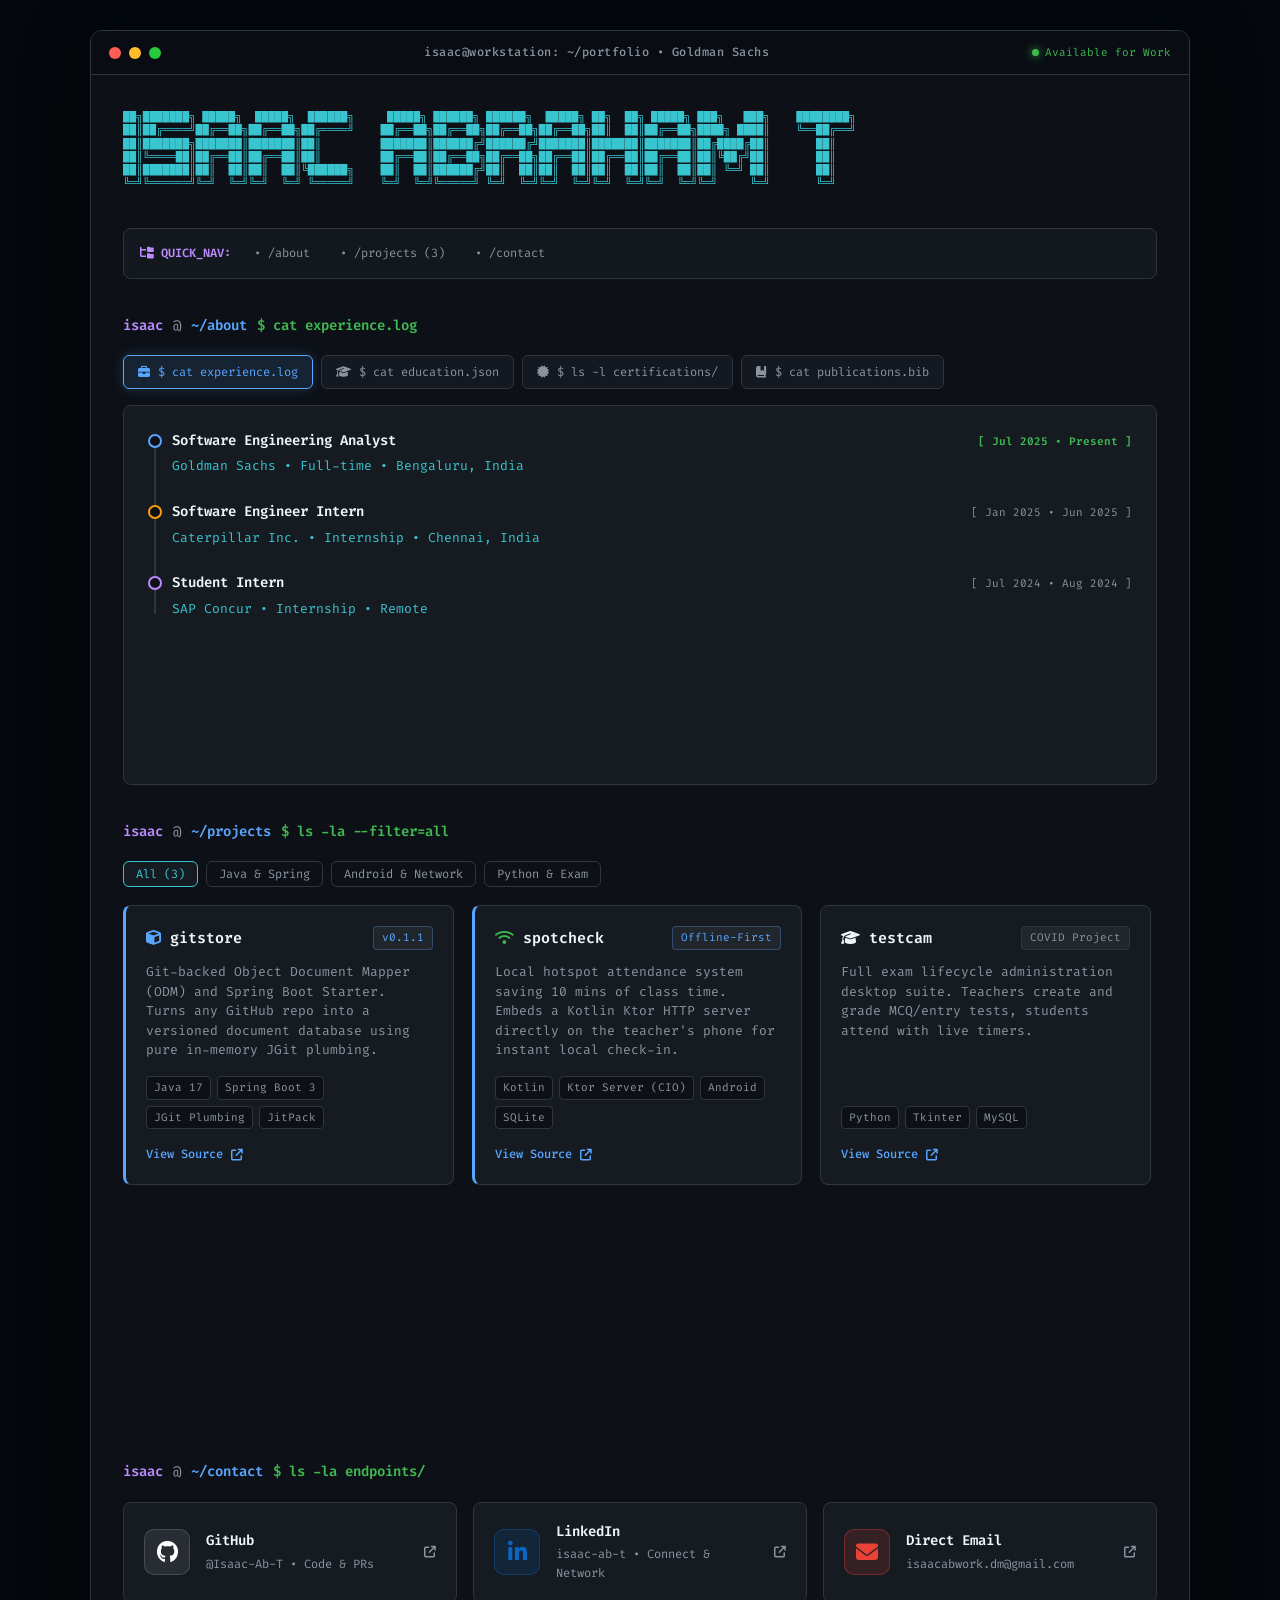
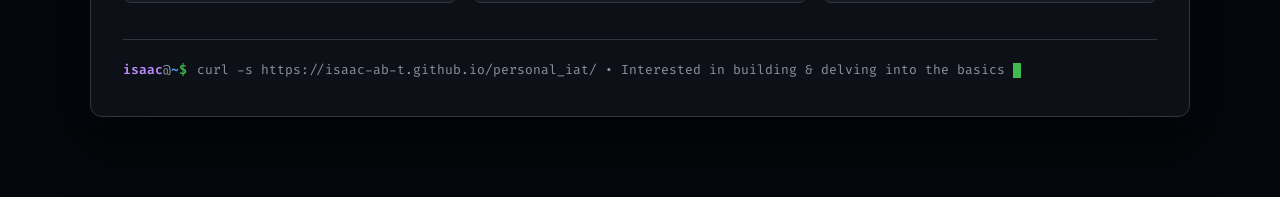
==== terminal_scalable_preview.html @ 20479905 "Redesign portfolio into scalable terminal hacker interface" ====
<!DOCTYPE html>
<html lang="en">
<head>
  <meta charset="UTF-8">
  <meta name="viewport" content="width=device-width, initial-scale=1.0">
  <title>Isaac Abraham T &bull; Terminal Portfolio</title>
  <link rel="preconnect" href="https://fonts.googleapis.com">
  <link rel="preconnect" href="https://fonts.gstatic.com" crossorigin>
  <link href="https://fonts.googleapis.com/css2?family=Fira+Code:wght@300;400;500;600;700&display=swap" rel="stylesheet">
  <link rel="stylesheet" href="https://cdnjs.cloudflare.com/ajax/libs/font-awesome/6.4.0/css/all.min.css">
  <style>
    :root {
      --bg-dark: #0d1117;
      --card-bg: #161b22;
      --border-color: #30363d;
      --border-hover: #58a6ff;
      --text-main: #c9d1d9;
      --text-muted: #8b949e;
      --accent-cyan: #39c5cf;
      --accent-green: #3fb950;
      --accent-blue: #58a6ff;
      --accent-purple: #bc8cff;
      --accent-orange: #d29922;
      --accent-red: #ff7b72;
    }

    html {
      scroll-behavior: smooth;
    }

    /* Terminal Focus styling for Tab keyboard navigation */
    :focus-visible {
      outline: 2px solid var(--accent-blue);
      outline-offset: 3px;
      border-radius: 4px;
      box-shadow: 0 0 10px rgba(88, 166, 255, 0.4);
    }

    * {
      box-sizing: border-box;
      margin: 0;
      padding: 0;
    }

    body {
      background-color: #04070b;
      color: var(--text-main);
      font-family: 'Fira Code', monospace;
      line-height: 1.6;
      padding: 30px 16px 80px 16px;
      font-size: 14px;
    }

    /* Terminal Shell Window */
    .terminal-window {
      max-width: 1100px;
      margin: 0 auto;
      background: var(--bg-dark);
      border: 1px solid var(--border-color);
      border-radius: 12px;
      box-shadow: 0 20px 60px rgba(0, 0, 0, 0.7), 0 0 40px rgba(56, 189, 248, 0.05);
      overflow: hidden;
    }

    /* Top Window Bar */
    .terminal-titlebar {
      background: #090d13;
      border-bottom: 1px solid var(--border-color);
      padding: 12px 18px;
      display: flex;
      align-items: center;
      justify-content: space-between;
      position: sticky;
      top: 0;
      z-index: 50;
      gap: 12px;
      flex-wrap: wrap;
    }

    .window-controls {
      display: flex;
      gap: 8px;
      flex-shrink: 0;
    }
    .window-dot {
      width: 12px;
      height: 12px;
      border-radius: 50%;
      display: inline-block;
    }
    .dot-close { background: #ff5f56; }
    .dot-min { background: #ffbd2e; }
    .dot-max { background: #27c93f; }

    .terminal-title {
      font-size: 12px;
      color: var(--text-muted);
      font-weight: 500;
      letter-spacing: 0.5px;
    }

    .status-badge {
      font-size: 11px;
      color: var(--accent-green);
      display: flex;
      align-items: center;
      gap: 6px;
    }
    .status-badge::before {
      content: '';
      width: 7px;
      height: 7px;
      border-radius: 50%;
      background: var(--accent-green);
      box-shadow: 0 0 8px var(--accent-green);
    }

    /* Terminal Body */
    .terminal-body {
      padding: 36px 32px;
    }

    /* Sticky Quick Nav */
    .terminal-nav {
      background: rgba(22, 27, 34, 0.7);
      border: 1px solid var(--border-color);
      border-radius: 8px;
      padding: 10px 16px;
      margin-bottom: 36px;
      display: flex;
      flex-wrap: wrap;
      align-items: center;
      gap: 12px;
    }
    .nav-label {
      color: var(--accent-purple);
      font-weight: 600;
      font-size: 12px;
    }
    .nav-links {
      display: flex;
      flex-wrap: wrap;
      gap: 8px;
    }
    .nav-btn {
      color: var(--text-muted);
      text-decoration: none;
      font-size: 12px;
      padding: 4px 10px;
      border-radius: 6px;
      border: 1px solid transparent;
      transition: all 0.2s;
    }
    .nav-btn:hover {
      color: var(--accent-blue);
      background: rgba(88, 166, 255, 0.1);
      border-color: rgba(88, 166, 255, 0.3);
    }

    /* Section Prompts */
    .cli-prompt {
      margin-top: 36px;
      margin-bottom: 18px;
      display: flex;
      align-items: center;
      gap: 10px;
      font-size: 14px;
      scroll-margin-top: 70px;
    }
    .cli-user { color: var(--accent-purple); font-weight: 600; }
    .cli-at { color: var(--text-muted); }
    .cli-path { color: var(--accent-blue); font-weight: 600; }
    .cli-cmd { color: var(--accent-green); font-weight: 600; }

    /* ASCII Banner */
    .ascii-banner {
      color: var(--accent-cyan);
      font-size: 11px;
      line-height: 1.2;
      margin-bottom: 24px;
      overflow-x: auto;
      white-space: pre;
      letter-spacing: 0px;
      font-weight: 600;
    }

    /* =========================================================
       FIXED HEIGHT CONTAINER FOR ABOUT ME
       (Eliminates jumpiness / layout shifting)
       ========================================================= */
    .about-subtabs-toolbar {
      display: flex;
      gap: 8px;
      margin-bottom: 16px;
      flex-wrap: wrap;
    }
    .tab-command-btn {
      background: rgba(22, 27, 34, 0.8);
      border: 1px solid var(--border-color);
      color: var(--text-muted);
      font-family: 'Fira Code', monospace;
      font-size: 12px;
      padding: 8px 14px;
      border-radius: 6px;
      cursor: pointer;
      display: flex;
      align-items: center;
      gap: 8px;
      transition: all 0.2s;
    }
    .tab-command-btn:hover {
      border-color: var(--border-hover);
      color: var(--text-main);
    }
    .tab-command-btn.active {
      background: rgba(88, 166, 255, 0.12);
      border-color: var(--accent-blue);
      color: var(--accent-blue);
      box-shadow: 0 0 12px rgba(88, 166, 255, 0.2);
    }

    /* Fixed Height viewport with smooth scrolling */
    .about-fixed-box {
      background: var(--card-bg);
      border: 1px solid var(--border-color);
      border-radius: 8px;
      padding: 24px;
      height: 380px; /* FIXED HEIGHT: Nothing below shifts up or down */
      overflow-y: auto;
      scrollbar-width: thin;
      scrollbar-color: var(--border-color) transparent;
    }
    .about-fixed-box::-webkit-scrollbar {
      width: 6px;
    }
    .about-fixed-box::-webkit-scrollbar-thumb {
      background-color: var(--border-color);
      border-radius: 4px;
    }

    .tab-content-panel {
      display: none;
      animation: terminalFade 0.2s ease;
    }
    .tab-content-panel.active {
      display: block;
    }
    @keyframes terminalFade {
      from { opacity: 0; transform: translateY(3px); }
      to { opacity: 1; transform: translateY(0); }
    }

    /* Timeline Tree */
    .timeline {
      position: relative;
      padding-left: 24px;
    }
    .timeline::before {
      content: '';
      position: absolute;
      left: 6px;
      top: 6px;
      bottom: 6px;
      width: 2px;
      background: var(--border-color);
    }
    .timeline-item {
      position: relative;
      margin-bottom: 24px;
    }
    .timeline-item:last-child {
      margin-bottom: 0;
    }
    .timeline-dot {
      position: absolute;
      left: -24px;
      top: 4px;
      width: 14px;
      height: 14px;
      border-radius: 50%;
      background: var(--bg-dark);
      border: 2px solid var(--accent-blue);
    }
    .timeline-header {
      display: flex;
      justify-content: space-between;
      align-items: baseline;
      flex-wrap: wrap;
      margin-bottom: 4px;
    }
    .timeline-role {
      font-size: 14px;
      font-weight: 600;
      color: #f0f6fc;
    }
    .timeline-org {
      color: var(--accent-cyan);
      font-size: 13px;
    }
    .timeline-date {
      color: var(--text-muted);
      font-size: 11px;
    }
    .timeline-desc {
      color: var(--text-muted);
      font-size: 13px;
      margin-top: 6px;
      line-height: 1.55;
    }

    /* Terminal Tables */
    .term-table {
      width: 100%;
      border-collapse: collapse;
      font-size: 13px;
    }
    .term-table th {
      text-align: left;
      padding: 8px 12px;
      color: var(--accent-purple);
      border-bottom: 1px solid var(--border-color);
      font-weight: 600;
      font-size: 12px;
      position: sticky;
      top: -24px;
      background: var(--card-bg);
      z-index: 10;
    }
    .term-table td {
      padding: 10px 12px;
      border-bottom: 1px solid rgba(48, 54, 61, 0.4);
      color: var(--text-main);
    }
    .term-table tr:hover td {
      background: rgba(255, 255, 255, 0.02);
    }

    /* =========================================================
       FIXED HEIGHT CONTAINER FOR PROJECTS
       (Fixed scrollable window: clean & non-shifting)
       ========================================================= */
    .projects-fixed-box {
      height: 520px; /* FIXED HEIGHT */
      overflow-y: auto;
      padding-right: 6px;
      scrollbar-width: thin;
      scrollbar-color: var(--border-color) transparent;
    }
    .projects-fixed-box::-webkit-scrollbar {
      width: 6px;
    }
    .projects-fixed-box::-webkit-scrollbar-thumb {
      background-color: var(--border-color);
      border-radius: 4px;
    }

    .cards-grid {
      display: grid;
      grid-template-columns: repeat(auto-fill, minmax(320px, 1fr));
      gap: 18px;
    }
    .term-card {
      background: var(--card-bg);
      border: 1px solid var(--border-color);
      border-radius: 8px;
      padding: 20px;
      transition: all 0.2s ease-in-out;
      display: flex;
      flex-direction: column;
      justify-content: space-between;
    }
    .term-card:hover {
      border-color: var(--border-hover);
      transform: translateY(-2px);
      box-shadow: 0 8px 24px rgba(0, 0, 0, 0.5), 0 0 15px rgba(88, 166, 255, 0.1);
    }
    .featured-card { border-left: 3px solid var(--accent-blue); }

    .card-meta-top {
      display: flex;
      justify-content: space-between;
      align-items: flex-start;
      margin-bottom: 12px;
    }
    .card-title {
      color: #f0f6fc;
      font-size: 15px;
      font-weight: 600;
    }
    .card-badge {
      font-size: 11px;
      padding: 2px 8px;
      border-radius: 4px;
      background: rgba(255, 255, 255, 0.05);
      border: 1px solid var(--border-color);
      color: var(--text-muted);
    }
    .badge-primary { color: var(--accent-blue); border-color: rgba(88, 166, 255, 0.3); }

    .card-desc {
      color: var(--text-muted);
      font-size: 13px;
      line-height: 1.5;
      margin-bottom: 16px;
    }

    .card-tags {
      display: flex;
      flex-wrap: wrap;
      gap: 6px;
      margin-bottom: 16px;
    }
    .tag {
      font-size: 11px;
      color: var(--text-muted);
      background: #0d1117;
      padding: 2px 7px;
      border-radius: 4px;
      border: 1px solid var(--border-color);
    }

    .card-action {
      display: flex;
      align-items: center;
      gap: 8px;
      color: var(--accent-blue);
      text-decoration: none;
      font-size: 12px;
      font-weight: 500;
      transition: gap 0.2s;
    }
    .card-action:hover {
      color: #79c0ff;
      gap: 12px;
    }

    /* Filter Toolbar */
    .filter-toolbar {
      display: flex;
      gap: 8px;
      margin-bottom: 18px;
      flex-wrap: wrap;
    }
    .filter-pill {
      background: transparent;
      border: 1px solid var(--border-color);
      color: var(--text-muted);
      font-family: 'Fira Code', monospace;
      font-size: 12px;
      padding: 4px 12px;
      border-radius: 6px;
      cursor: pointer;
      transition: all 0.2s;
    }
    .filter-pill.active, .filter-pill:hover {
      background: var(--card-bg);
      color: var(--accent-cyan);
      border-color: var(--accent-cyan);
    }

    /* =========================================================
       SECTION 3: CONTACT & SOCIAL HUB (NO FORM, DIRECT BADGES)
       ========================================================= */
    .contact-grid {
      display: grid;
      grid-template-columns: repeat(auto-fit, minmax(240px, 1fr));
      gap: 16px;
    }
    .contact-badge-card {
      background: var(--card-bg);
      border: 1px solid var(--border-color);
      border-radius: 8px;
      padding: 18px 20px;
      text-decoration: none;
      display: flex;
      align-items: center;
      gap: 16px;
      transition: all 0.25s ease;
    }
    .contact-badge-card:hover {
      border-color: var(--border-hover);
      transform: translateY(-3px);
      box-shadow: 0 8px 24px rgba(0, 0, 0, 0.4), 0 0 15px rgba(88, 166, 255, 0.15);
    }
    .contact-icon-wrapper {
      width: 46px;
      height: 46px;
      border-radius: 10px;
      display: flex;
      align-items: center;
      justify-content: center;
      font-size: 22px;
      flex-shrink: 0;
    }
    /* Specific Platform Brand Themes */
    .theme-github {
      background: rgba(255, 255, 255, 0.08);
      border: 1px solid rgba(255, 255, 255, 0.15);
      color: #fff;
    }
    .theme-linkedin {
      background: rgba(10, 102, 194, 0.15);
      border: 1px solid rgba(10, 102, 194, 0.35);
      color: #0a66c2;
    }
    .theme-email {
      background: rgba(234, 67, 53, 0.15);
      border: 1px solid rgba(234, 67, 53, 0.35);
      color: #ea4335;
    }

    .contact-info-title {
      font-size: 14px;
      font-weight: 600;
      color: #f0f6fc;
      margin-bottom: 2px;
    }
    .contact-info-sub {
      font-size: 12px;
      color: var(--text-muted);
    }

    /* Terminal Footer Prompt */
    .terminal-footer-line {
      margin-top: 36px;
      padding-top: 20px;
      border-top: 1px solid var(--border-color);
      display: flex;
      align-items: flex-start;
      gap: 10px;
      color: var(--text-muted);
      font-size: 13px;
    }
    .prompt-prefix {
      display: inline-flex;
      align-items: center;
      white-space: nowrap;
      flex-shrink: 0;
    }
    .prompt-text {
      flex: 1 1 auto;
      word-break: break-word;
      overflow-wrap: anywhere;
      line-height: 1.5;
    }
    .cursor-blink {
      display: inline-block;
      width: 8px;
      height: 15px;
      background: var(--accent-green);
      animation: blink 1s infinite;
      vertical-align: middle;
    }
    @keyframes blink { 0%, 50% { opacity: 1; } 51%, 100% { opacity: 0; } }

    /* Mobile Responsive Optimizations */
    @media (max-width: 768px) {
      body { 
        padding: 10px 8px 40px 8px; 
        font-size: 13px;
      }
      .terminal-window {
        border-radius: 8px;
      }
      .terminal-titlebar {
        padding: 10px 12px;
        gap: 8px;
      }
      .window-controls {
        gap: 6px;
      }
      .window-dot {
        width: 10px;
        height: 10px;
      }
      .terminal-title {
        font-size: 11px;
        white-space: normal;
        overflow-wrap: anywhere;
        word-break: break-word;
        flex: 1 1 auto;
      }
      .status-badge {
        font-size: 10px;
        margin-left: auto;
      }
      .terminal-body { 
        padding: 18px 12px; 
      }
      /* Hide bulky ASCII text on narrow phones */
      .ascii-banner { 
        display: none; 
      }
      /* Quick nav wraps smoothly on phone */
      .terminal-nav {
        padding: 8px 12px;
        margin-bottom: 24px;
      }
      .nav-links {
        gap: 6px;
      }
      .nav-btn {
        font-size: 11px;
        padding: 3px 8px;
      }
      /* Sub-tabs adapt nicely to tap */
      .about-subtabs-toolbar {
        display: grid;
        grid-template-columns: 1fr 1fr;
        gap: 6px;
      }
      .tab-command-btn {
        font-size: 11px;
        padding: 7px 10px;
        justify-content: center;
      }
      /* Responsive viewport heights for mobile */
      .about-fixed-box { 
        height: 380px; 
        padding: 16px;
      }
      .projects-fixed-box { 
        height: 520px; 
      }
      .cards-grid { 
        grid-template-columns: 1fr; 
      }
      .contact-grid { 
        grid-template-columns: 1fr; 
      }
      .term-table th, .term-table td {
        padding: 8px 6px;
        font-size: 11px;
      }
      .terminal-footer-line {
        flex-direction: row;
        align-items: flex-start;
        gap: 8px;
        font-size: 11px;
      }
      .prompt-prefix {
        white-space: nowrap;
        flex-shrink: 0;
      }
      .prompt-text {
        font-size: 11px;
        line-height: 1.5;
        word-break: break-word;
        overflow-wrap: anywhere;
      }
    }
  </style>
</head>
<body>

  <div class="terminal-window">
    <!-- Window Bar -->
    <div class="terminal-titlebar">
      <div class="window-controls">
        <span class="window-dot dot-close"></span>
        <span class="window-dot dot-min"></span>
        <span class="window-dot dot-max"></span>
      </div>
      <div class="terminal-title">isaac@workstation: ~/portfolio &bull; Goldman Sachs</div>
      <div class="status-badge">Available for Work</div>
    </div>

    <!-- Terminal Body -->
    <div class="terminal-body">

      <!-- ASCII Logo: ISAAC ABRAHAM T (Clean Block Style - 100% aligned) -->
      <pre class="ascii-banner">
██╗███████╗ █████╗  █████╗  ██████╗     █████╗ ██████╗ ██████╗  █████╗ ██╗  ██╗ █████╗ ███╗   ███╗    ████████╗
██║██╔════╝██╔══██╗██╔══██╗██╔════╝    ██╔══██╗██╔══██╗██╔══██╗██╔══██╗██║  ██║██╔══██╗████╗ ████║    ╚══██╔══╝
██║███████╗███████║███████║██║         ███████║██████╔╝██████╔╝███████║███████║███████║██╔████╔██║       ██║   
██║╚════██║██╔══██║██╔══██║██║         ██╔══██║██╔══██╗██╔══██╗██╔══██║██╔══██║██╔══██║██║╚██╔╝██║       ██║   
██║███████║██║  ██║██║  ██║╚██████╗    ██║  ██║██████╔╝██║  ██║██║  ██║██║  ██║██║  ██║██║ ╚═╝ ██║       ██║   
╚═╝╚══════╝╚═╝  ╚═╝╚═╝  ╚═╝ ╚═════╝    ╚═╝  ╚═╝╚═════╝ ╚═╝  ╚═╝╚═╝  ╚═╝╚═╝  ╚═╝╚═╝  ╚═╝╚═╝     ╚═╝       ╚═╝   
      </pre>

      <!-- Quick Directory Navigation -->
      <div class="terminal-nav">
        <span class="nav-label"><i class="fa-solid fa-folder-tree"></i> QUICK_NAV:</span>
        <div class="nav-links">
          <a href="#about" class="nav-btn">&bull; /about</a>
          <a href="#projects" class="nav-btn">&bull; /projects (3)</a>
          <a href="#contact" class="nav-btn">&bull; /contact</a>
        </div>
      </div>

      <!-- =========================================================
           SECTION 1: ABOUT ME (FIXED HEIGHT CONTAINER - NO SHIFTING)
           ========================================================= -->
      <div id="about">
        <div class="cli-prompt">
          <span class="cli-user">isaac</span><span class="cli-at">@</span><span class="cli-path">~/about</span><span class="cli-cmd" id="active-command-display">$ cat experience.log</span>
        </div>

        <!-- Sub-Tab Command Buttons -->
        <div class="about-subtabs-toolbar">
          <button class="tab-command-btn active" onclick="switchAboutTab('experience', '$ cat experience.log')">
            <i class="fa-solid fa-briefcase"></i> $ cat experience.log
          </button>
          <button class="tab-command-btn" onclick="switchAboutTab('education', '$ cat education.json')">
            <i class="fa-solid fa-graduation-cap"></i> $ cat education.json
          </button>
          <button class="tab-command-btn" onclick="switchAboutTab('certifications', '$ ls -l certifications/')">
            <i class="fa-solid fa-certificate"></i> $ ls -l certifications/
          </button>
          <button class="tab-command-btn" onclick="switchAboutTab('papers', '$ cat publications.bib')">
            <i class="fa-solid fa-book-bookmark"></i> $ cat publications.bib
          </button>
        </div>

        <!-- FIXED HEIGHT OUTPUT CONTAINER: Height never shrinks or expands -->
        <div class="about-fixed-box">

          <!-- 1. TAB: WORK HISTORY / EXPERIENCE -->
          <div id="panel-experience" class="tab-content-panel active">
            <div class="timeline">
              <!-- 1. Goldman Sachs -->
              <div class="timeline-item">
                <div class="timeline-dot" style="border-color: #58a6ff;"></div>
                <div class="timeline-header">
                  <span class="timeline-role">Software Engineering Analyst</span>
                  <span class="timeline-date" style="color: var(--accent-green); font-weight:600;">[ Jul 2025 &bull; Present ]</span>
                </div>
                <div class="timeline-org">Goldman Sachs &bull; Full-time &bull; Bengaluru, India</div>
              </div>

              <!-- 2. Caterpillar Inc. -->
              <div class="timeline-item">
                <div class="timeline-dot" style="border-color: #f59e0b;"></div>
                <div class="timeline-header">
                  <span class="timeline-role">Software Engineer Intern</span>
                  <span class="timeline-date">[ Jan 2025 &bull; Jun 2025 ]</span>
                </div>
                <div class="timeline-org">Caterpillar Inc. &bull; Internship &bull; Chennai, India</div>
              </div>

              <!-- 3. SAP Concur -->
              <div class="timeline-item">
                <div class="timeline-dot" style="border-color: #bc8cff;"></div>
                <div class="timeline-header">
                  <span class="timeline-role">Student Intern</span>
                  <span class="timeline-date">[ Jul 2024 &bull; Aug 2024 ]</span>
                </div>
                <div class="timeline-org">SAP Concur &bull; Internship &bull; Remote</div>
              </div>
            </div>
          </div>

          <!-- 2. TAB: EDUCATION -->
          <div id="panel-education" class="tab-content-panel">
            <table class="term-table">
              <thead>
                <tr>
                  <th>DEGREE / EXAM</th>
                  <th>INSTITUTION</th>
                  <th>SCORE / CGPA</th>
                  <th>YEAR</th>
                </tr>
              </thead>
              <tbody>
                <tr>
                  <td><strong style="color:#f0f6fc">B.E. Computer Science and Engineering</strong></td>
                  <td>PSG Institute of Technology and Applied Research</td>
                  <td><span style="color:var(--accent-green); font-weight:600;">9.63 CGPA</span></td>
                  <td style="color:var(--text-muted)">2021 &ndash; 2025</td>
                </tr>
                <tr>
                  <td><strong style="color:#f0f6fc">AISSCE (Class XII &bull; CBSE)</strong></td>
                  <td>The NGP School</td>
                  <td><span style="color:var(--accent-green); font-weight:600;">95.6%</span></td>
                  <td style="color:var(--text-muted)">2021</td>
                </tr>
              </tbody>
            </table>
          </div>

          <!-- 3. TAB: CERTIFICATIONS & WINS -->
          <div id="panel-certifications" class="tab-content-panel">
            <table class="term-table">
              <thead>
                <tr>
                  <th>PERMS</th>
                  <th>ORGANIZATION / ISSUER</th>
                  <th>CERTIFICATION / RECOGNITION</th>
                  <th>DATE</th>
                </tr>
              </thead>
              <tbody>
                <tr>
                  <td><span style="color:var(--accent-green)">-rwxr-xr-x</span></td>
                  <td>Space Robotics Society</td>
                  <td><strong style="color:#f0f6fc">International Rover Design Challenge (IRDC 2023)</strong> &bull; 🥈 2nd Place</td>
                  <td style="color:var(--text-muted)">May 2023</td>
                </tr>
                <tr>
                  <td><span style="color:var(--accent-green)">-rwxr-xr-x</span></td>
                  <td>PSG iTech</td>
                  <td><strong style="color:#f0f6fc">Gold Medalist &bull; Computer Science and Engineering</strong></td>
                  <td style="color:var(--text-muted)">June 2025</td>
                </tr>
                <tr>
                  <td><span style="color:var(--accent-green)">-rwxr-xr-x</span></td>
                  <td>Cisco Networking Academy</td>
                  <td><strong style="color:#f0f6fc">CCNA: Introduction to Networks</strong> &bull; Cisco Certified</td>
                  <td style="color:var(--text-muted)">July 2023</td>
                </tr>
              </tbody>
            </table>
          </div>

          <!-- 4. TAB: PAPERS / PUBLICATIONS -->
          <div id="panel-papers" class="tab-content-panel">
            <div style="background: rgba(13, 17, 23, 0.7); border: 1px solid var(--border-color); border-radius: 6px; padding: 18px;">
              <div style="display:flex; justify-content:space-between; align-items:flex-start; margin-bottom:8px;">
                <h4 style="color:#f0f6fc; font-size:14px;">Virtual Musical Instruments with Python and OpenCV</h4>
                <span class="card-badge" style="color:var(--accent-purple); border-color:rgba(188,140,255,0.3)">Scopus Indexed</span>
              </div>
              <p style="color:var(--text-muted); font-size:12px; margin-bottom:14px;">
                Published in <em>Journal of Ubiquitous Computing and Communication Technologies (JUCCT)</em> &bull; February 2023
              </p>
              <p style="color:var(--text-main); font-size:13px; line-height:1.6; margin-bottom:16px;">
                Researched vision-based musical interaction using OpenCV hand landmark tracking to simulate acoustic keyboard audio synthesizers without physical hardware keys.
              </p>
              <a href="https://irojournals.com/jucct/article/pdf/5/1/1" target="_blank" style="color:var(--accent-blue); text-decoration:none; font-size:12px;">
                <i class="fa-solid fa-file-pdf"></i> Read Paper (PDF) &rarr;
              </a>
            </div>
          </div>

        </div>
      </div>

      <!-- =========================================================
           SECTION 2: PROJECTS (FIXED HEIGHT CONTAINER - NO SHIFTING)
           ========================================================= -->
      <div id="projects">
        <div class="cli-prompt">
          <span class="cli-user">isaac</span><span class="cli-at">@</span><span class="cli-path">~/projects</span><span class="cli-cmd">$ ls -la --filter=all</span>
        </div>

        <div class="filter-toolbar">
          <button class="filter-pill active" onclick="filterProjects('all')">All (3)</button>
          <button class="filter-pill" onclick="filterProjects('java')">Java & Spring</button>
          <button class="filter-pill" onclick="filterProjects('android')">Android & Network</button>
          <button class="filter-pill" onclick="filterProjects('python')">Python & Exam</button>
        </div>

        <!-- FIXED HEIGHT SCROLLABLE CONTAINER -->
        <div class="projects-fixed-box">
          <div class="cards-grid">
            <!-- 1. GitStore -->
            <div class="term-card featured-card" data-category="java">
              <div>
                <div class="card-meta-top">
                  <span class="card-title"><i class="fa-solid fa-cube" style="color:var(--accent-blue)"></i> gitstore</span>
                  <span class="card-badge badge-primary">v0.1.1</span>
                </div>
                <p class="card-desc">
                  Git-backed Object Document Mapper (ODM) and Spring Boot Starter. Turns any GitHub repo into a versioned document database using pure in-memory JGit plumbing.
                </p>
              </div>
              <div>
                <div class="card-tags">
                  <span class="tag">Java 17</span>
                  <span class="tag">Spring Boot 3</span>
                  <span class="tag">JGit Plumbing</span>
                  <span class="tag">JitPack</span>
                </div>
                <a href="https://github.com/Isaac-Ab-T/gitstore" target="_blank" class="card-action">
                  <span>View Source</span> <i class="fa-solid fa-arrow-up-right-from-square"></i>
                </a>
              </div>
            </div>

            <!-- 2. SpotCheck Attendance -->
            <div class="term-card featured-card" data-category="android">
              <div>
                <div class="card-meta-top">
                  <span class="card-title"><i class="fa-solid fa-wifi" style="color:var(--accent-green)"></i> spotcheck</span>
                  <span class="card-badge badge-primary">Offline-First</span>
                </div>
                <p class="card-desc">
                  Local hotspot attendance system saving 10 mins of class time. Embeds a Kotlin Ktor HTTP server directly on the teacher's phone for instant local check-in.
                </p>
              </div>
              <div>
                <div class="card-tags">
                  <span class="tag">Kotlin</span>
                  <span class="tag">Ktor Server (CIO)</span>
                  <span class="tag">Android</span>
                  <span class="tag">SQLite</span>
                </div>
                <a href="https://github.com/Isaac-Ab-T/attendance_teacher" target="_blank" class="card-action">
                  <span>View Source</span> <i class="fa-solid fa-arrow-up-right-from-square"></i>
                </a>
              </div>
            </div>

            <!-- 3. Testcam -->
            <div class="term-card" data-category="python">
              <div>
                <div class="card-meta-top">
                  <span class="card-title"><i class="fa-solid fa-graduation-cap"></i> testcam</span>
                  <span class="card-badge">COVID Project</span>
                </div>
                <p class="card-desc">
                  Full exam lifecycle administration desktop suite. Teachers create and grade MCQ/entry tests, students attend with live timers.
                </p>
              </div>
              <div>
                <div class="card-tags">
                  <span class="tag">Python</span>
                  <span class="tag">Tkinter</span>
                  <span class="tag">MySQL</span>
                </div>
                <a href="https://github.com/Isaac-Ab-T/miniproject_testcam" target="_blank" class="card-action">
                  <span>View Source</span> <i class="fa-solid fa-arrow-up-right-from-square"></i>
                </a>
              </div>
            </div>
          </div>
        </div>
      </div>

      <!-- =========================================================
           SECTION 3: CONTACT & SOCIAL HUB (NO FORMS, DIRECT BADGES)
           ========================================================= -->
      <div id="contact">
        <div class="cli-prompt">
          <span class="cli-user">isaac</span><span class="cli-at">@</span><span class="cli-path">~/contact</span><span class="cli-cmd">$ ls -la endpoints/</span>
        </div>

        <div class="contact-grid">
          <!-- 1. GitHub -->
          <a href="https://github.com/Isaac-Ab-T" target="_blank" class="contact-badge-card">
            <div class="contact-icon-wrapper theme-github">
              <i class="fa-brands fa-github"></i>
            </div>
            <div>
              <div class="contact-info-title">GitHub</div>
              <div class="contact-info-sub">@Isaac-Ab-T &bull; Code & PRs</div>
            </div>
            <i class="fa-solid fa-arrow-up-right-from-square" style="margin-left:auto; color:var(--text-muted); font-size:12px;"></i>
          </a>

          <!-- 2. LinkedIn -->
          <a href="https://linkedin.com/in/isaac-ab-t" target="_blank" class="contact-badge-card">
            <div class="contact-icon-wrapper theme-linkedin">
              <i class="fa-brands fa-linkedin-in"></i>
            </div>
            <div>
              <div class="contact-info-title">LinkedIn</div>
              <div class="contact-info-sub">isaac-ab-t &bull; Connect & Network</div>
            </div>
            <i class="fa-solid fa-arrow-up-right-from-square" style="margin-left:auto; color:var(--text-muted); font-size:12px;"></i>
          </a>

          <!-- 3. Direct Email -->
          <a href="mailto:isaacabwork.dm@gmail.com" class="contact-badge-card">
            <div class="contact-icon-wrapper theme-email">
              <i class="fa-solid fa-envelope"></i>
            </div>
            <div>
              <div class="contact-info-title">Direct Email</div>
              <div class="contact-info-sub">isaacabwork.dm@gmail.com</div>
            </div>
            <i class="fa-solid fa-arrow-up-right-from-square" style="margin-left:auto; color:var(--text-muted); font-size:12px;"></i>
          </a>
        </div>

        <div class="terminal-footer-line">
          <div class="prompt-prefix">
            <span class="cli-user">isaac</span><span class="cli-at">@</span><span class="cli-path">~</span><span class="cli-cmd">$</span>
          </div>
          <div class="prompt-text">
            <span>curl -s https://isaac-ab-t.github.io/personal_iat/ &bull; Interested in building &amp; delving into the basics</span>
            <span class="cursor-blink"></span>
          </div>
        </div>
      </div>

    </div>
  </div>

  <script>
    // Sub-Tab Switcher in About Me (Option A)
    function switchAboutTab(tabId, commandText) {
      document.querySelectorAll('.tab-command-btn').forEach(btn => btn.classList.remove('active'));
      event.currentTarget.classList.add('active');

      document.querySelectorAll('.tab-content-panel').forEach(panel => panel.classList.remove('active'));
      document.getElementById('panel-' + tabId).classList.add('active');

      // Update terminal prompt dynamically
      document.getElementById('active-command-display').innerText = commandText;
    }

    // Projects Filter
    function filterProjects(cat) {
      document.querySelectorAll('.filter-pill').forEach(b => b.classList.remove('active'));
      if (window.event && window.event.currentTarget) {
        window.event.currentTarget.classList.add('active');
      }

      // Update terminal prompt command display
      const promptCmd = document.querySelector('#projects .cli-cmd');
      if (promptCmd) {
        promptCmd.innerText = '$ ls -la --filter=' + cat;
      }

      const cards = document.querySelectorAll('#projects .term-card');
      cards.forEach(card => {
        if (cat === 'all' || card.getAttribute('data-category') === cat) {
          card.style.display = 'flex';
        } else {
          card.style.display = 'none';
        }
      });
    }

    // Keyboard Tab Cycling: Quick Nav -> About Tabs -> Project Filter -> Project Links -> Contact Badges -> Loop back to Quick Nav
    document.addEventListener('keydown', function(e) {
      if (e.key === 'Tab') {
        const focusableSelector = [
          '.terminal-nav .nav-btn',
          '.about-subtabs-toolbar .tab-command-btn',
          '.filter-toolbar .filter-pill',
          '#projects .card-action',
          '.contact-grid .contact-badge-card'
        ].join(', ');

        const focusables = Array.from(document.querySelectorAll(focusableSelector)).filter(el => {
          return el.offsetParent !== null && !el.disabled;
        });

        if (focusables.length === 0) return;

        const firstEl = focusables[0];
        const lastEl = focusables[focusables.length - 1];

        if (e.shiftKey) {
          // Backward tab: if on the first element, wrap around to last
          if (document.activeElement === firstEl) {
            e.preventDefault();
            lastEl.focus();
          }
        } else {
          // Forward tab: if on the last element, wrap around to first
          if (document.activeElement === lastEl) {
            e.preventDefault();
            firstEl.focus();
          }
        }
      }
    });
  </script>
</body>
</html>
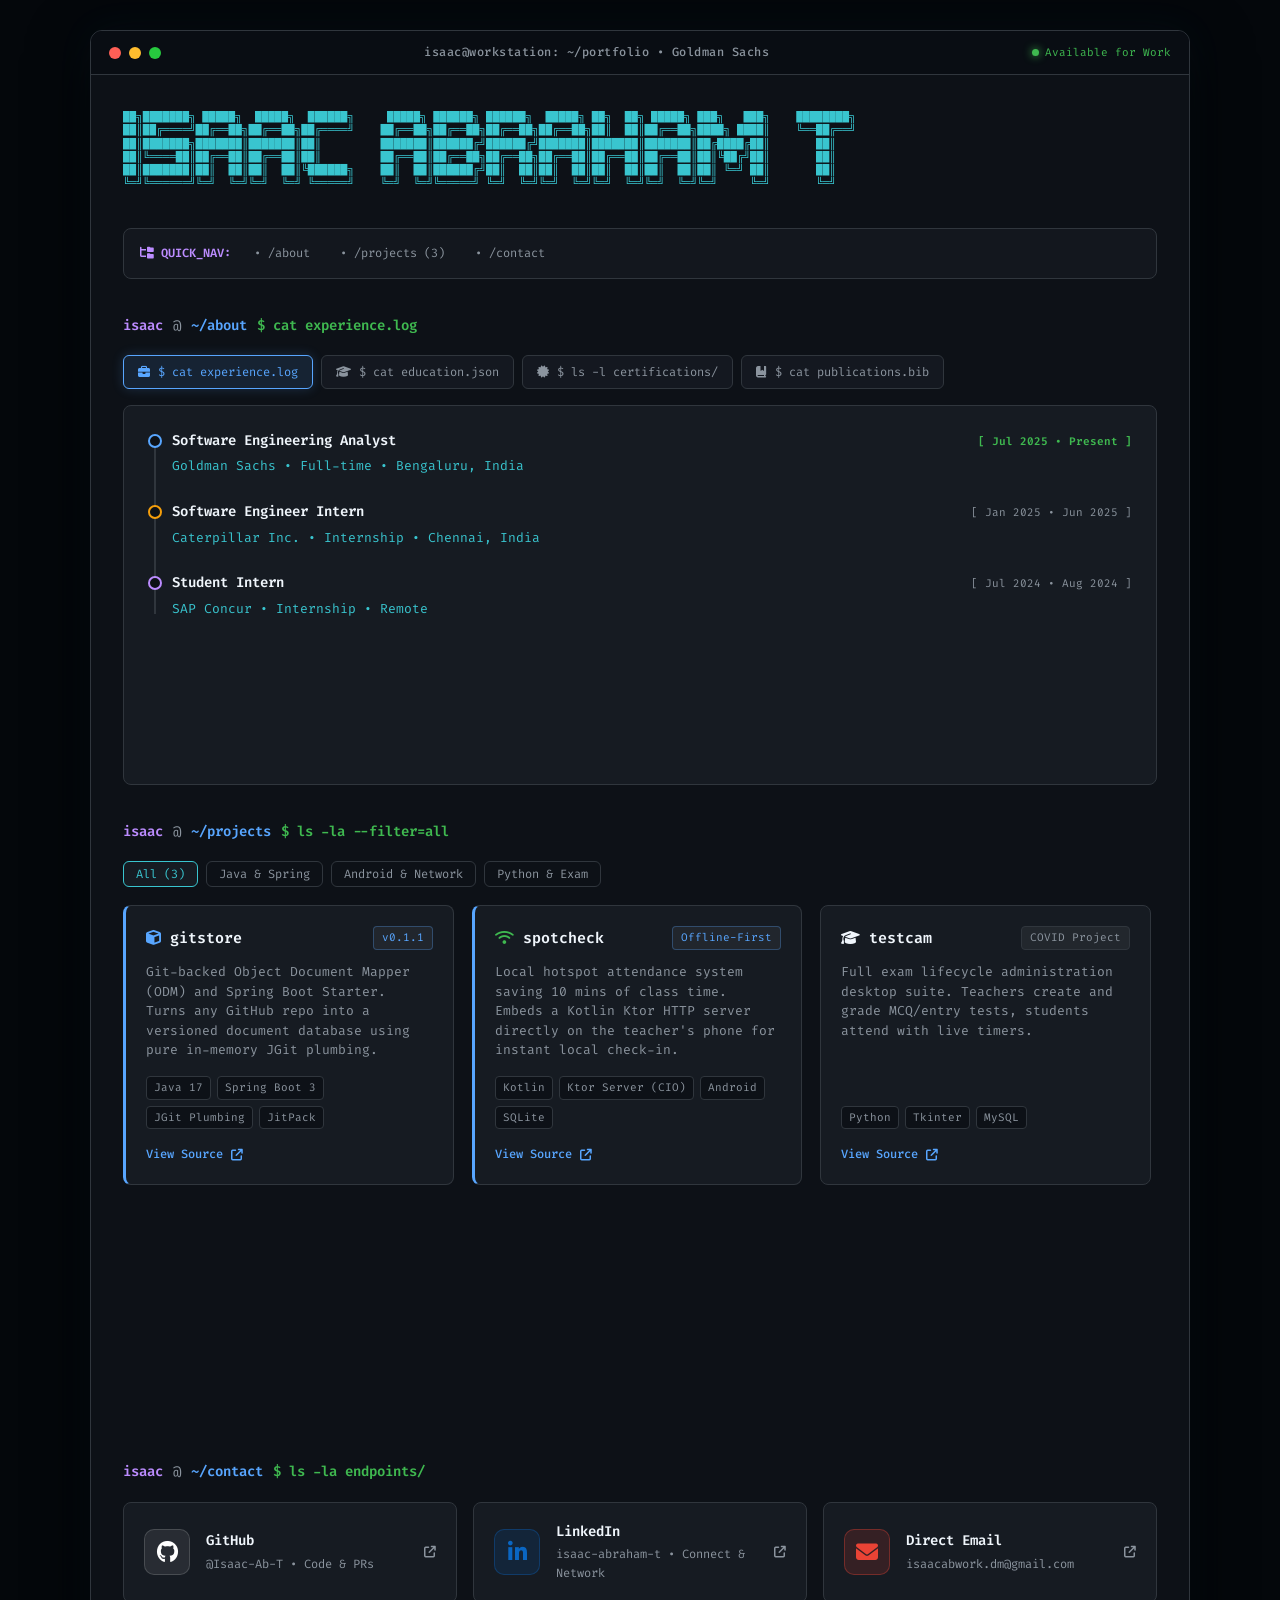
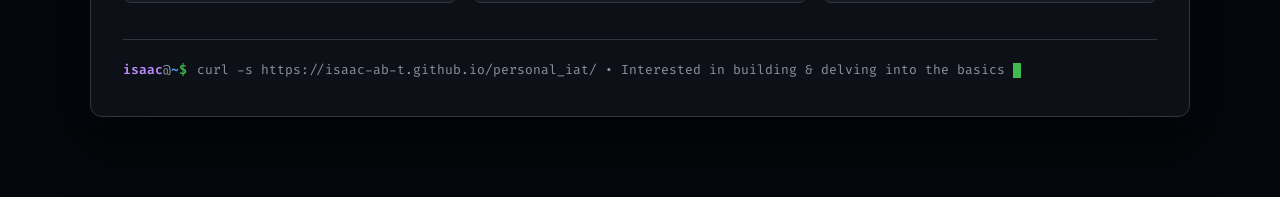
==== commit 2c20879c: "Update LinkedIn profile URL" ====
--- a/terminal_scalable_preview.html
+++ b/terminal_scalable_preview.html
@@ -948,13 +948,13 @@
           </a>
 
           <!-- 2. LinkedIn -->
-          <a href="https://linkedin.com/in/isaac-ab-t" target="_blank" class="contact-badge-card">
+          <a href="https://www.linkedin.com/in/isaac-abraham-t-8047401aa/" target="_blank" class="contact-badge-card">
             <div class="contact-icon-wrapper theme-linkedin">
               <i class="fa-brands fa-linkedin-in"></i>
             </div>
             <div>
               <div class="contact-info-title">LinkedIn</div>
-              <div class="contact-info-sub">isaac-ab-t &bull; Connect & Network</div>
+              <div class="contact-info-sub">isaac-abraham-t &bull; Connect &amp; Network</div>
             </div>
             <i class="fa-solid fa-arrow-up-right-from-square" style="margin-left:auto; color:var(--text-muted); font-size:12px;"></i>
           </a>
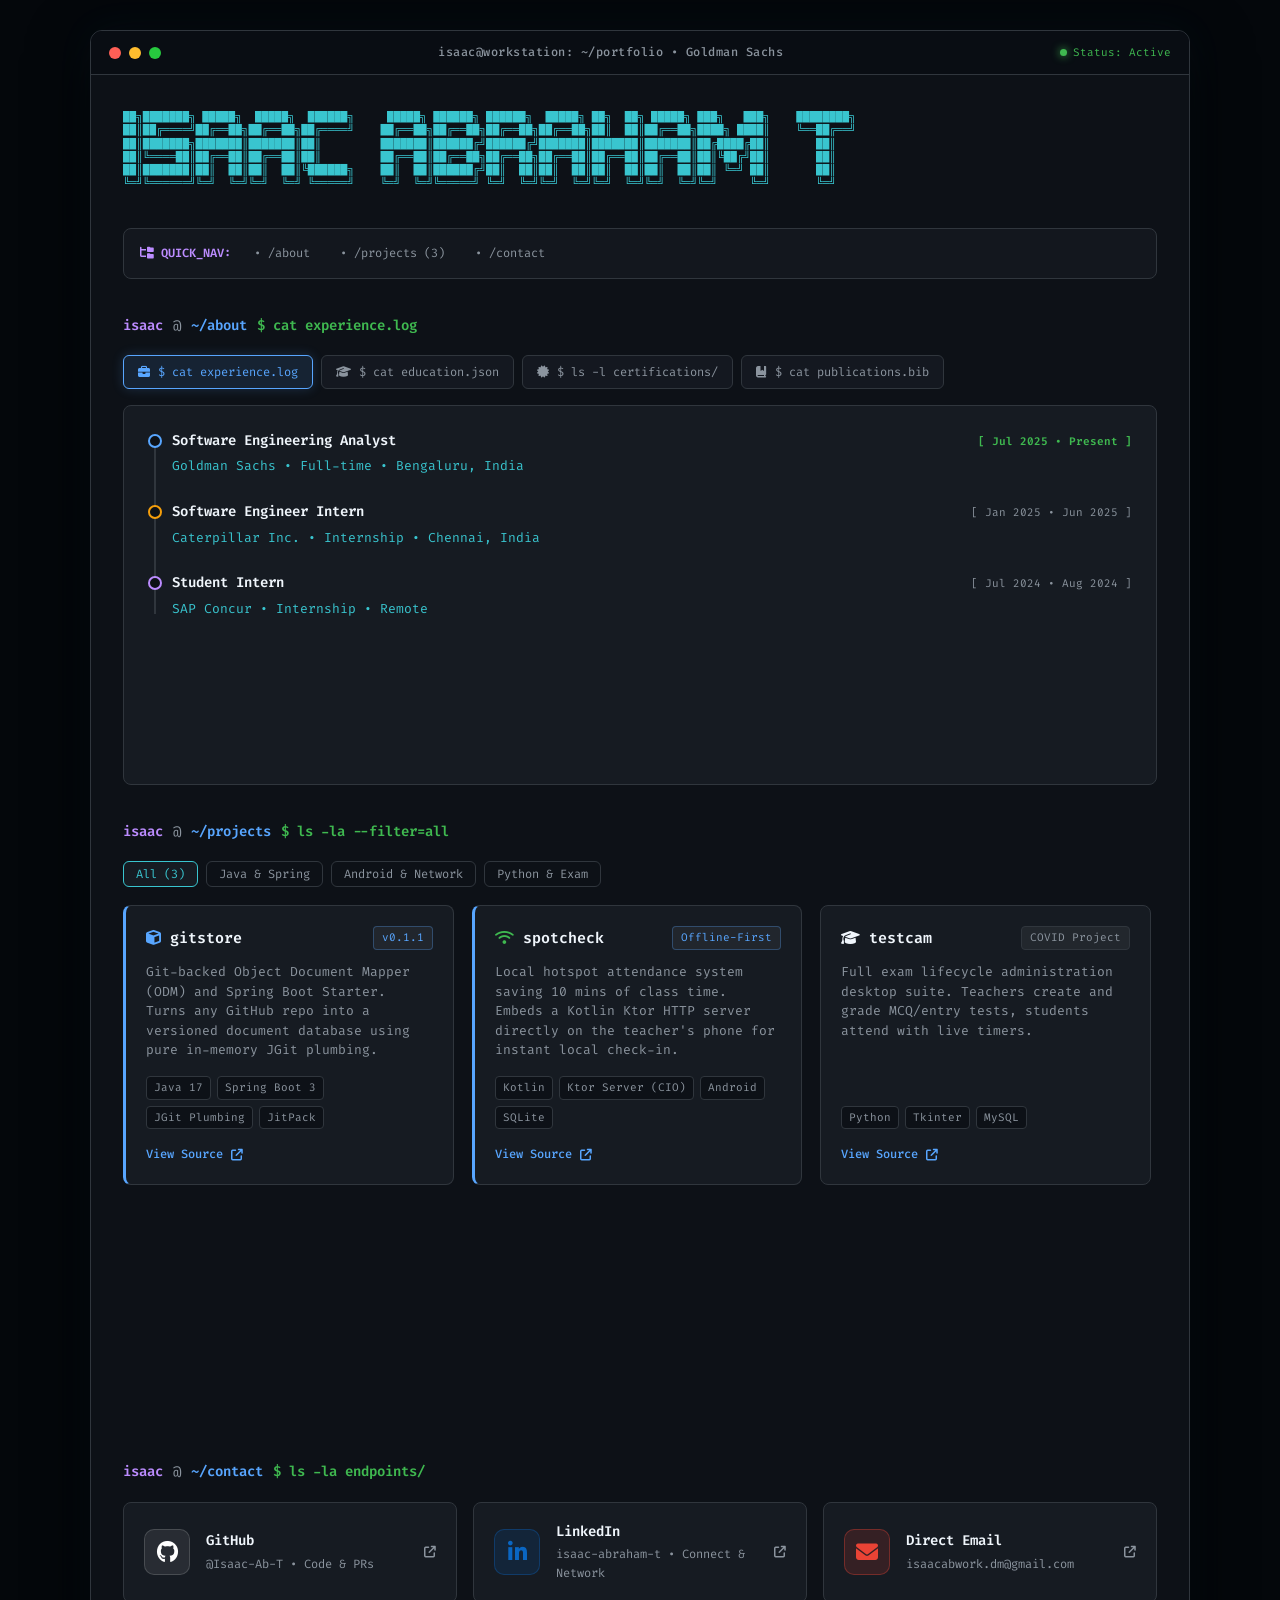
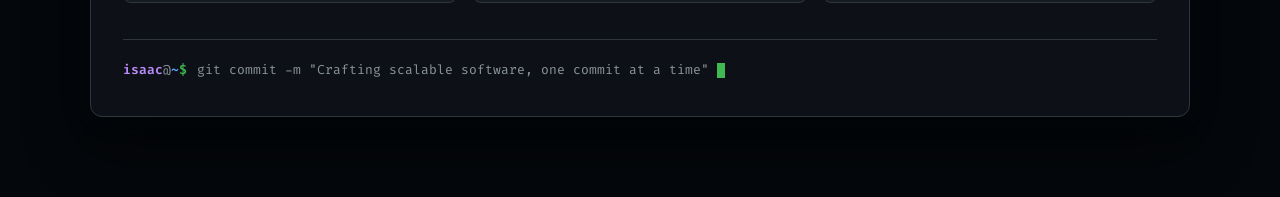
==== commit 9f7b18a7: "Update status badge to Active and set footer git commit quote" ====
--- a/terminal_scalable_preview.html
+++ b/terminal_scalable_preview.html
@@ -662,7 +662,7 @@
         <span class="window-dot dot-max"></span>
       </div>
       <div class="terminal-title">isaac@workstation: ~/portfolio &bull; Goldman Sachs</div>
-      <div class="status-badge">Available for Work</div>
+      <div class="status-badge">Status: Active</div>
     </div>
 
     <!-- Terminal Body -->
@@ -977,7 +977,7 @@
             <span class="cli-user">isaac</span><span class="cli-at">@</span><span class="cli-path">~</span><span class="cli-cmd">$</span>
           </div>
           <div class="prompt-text">
-            <span>curl -s https://isaac-ab-t.github.io/personal_iat/ &bull; Interested in building &amp; delving into the basics</span>
+            <span>git commit -m &quot;Crafting scalable software, one commit at a time&quot;</span>
             <span class="cursor-blink"></span>
           </div>
         </div>
